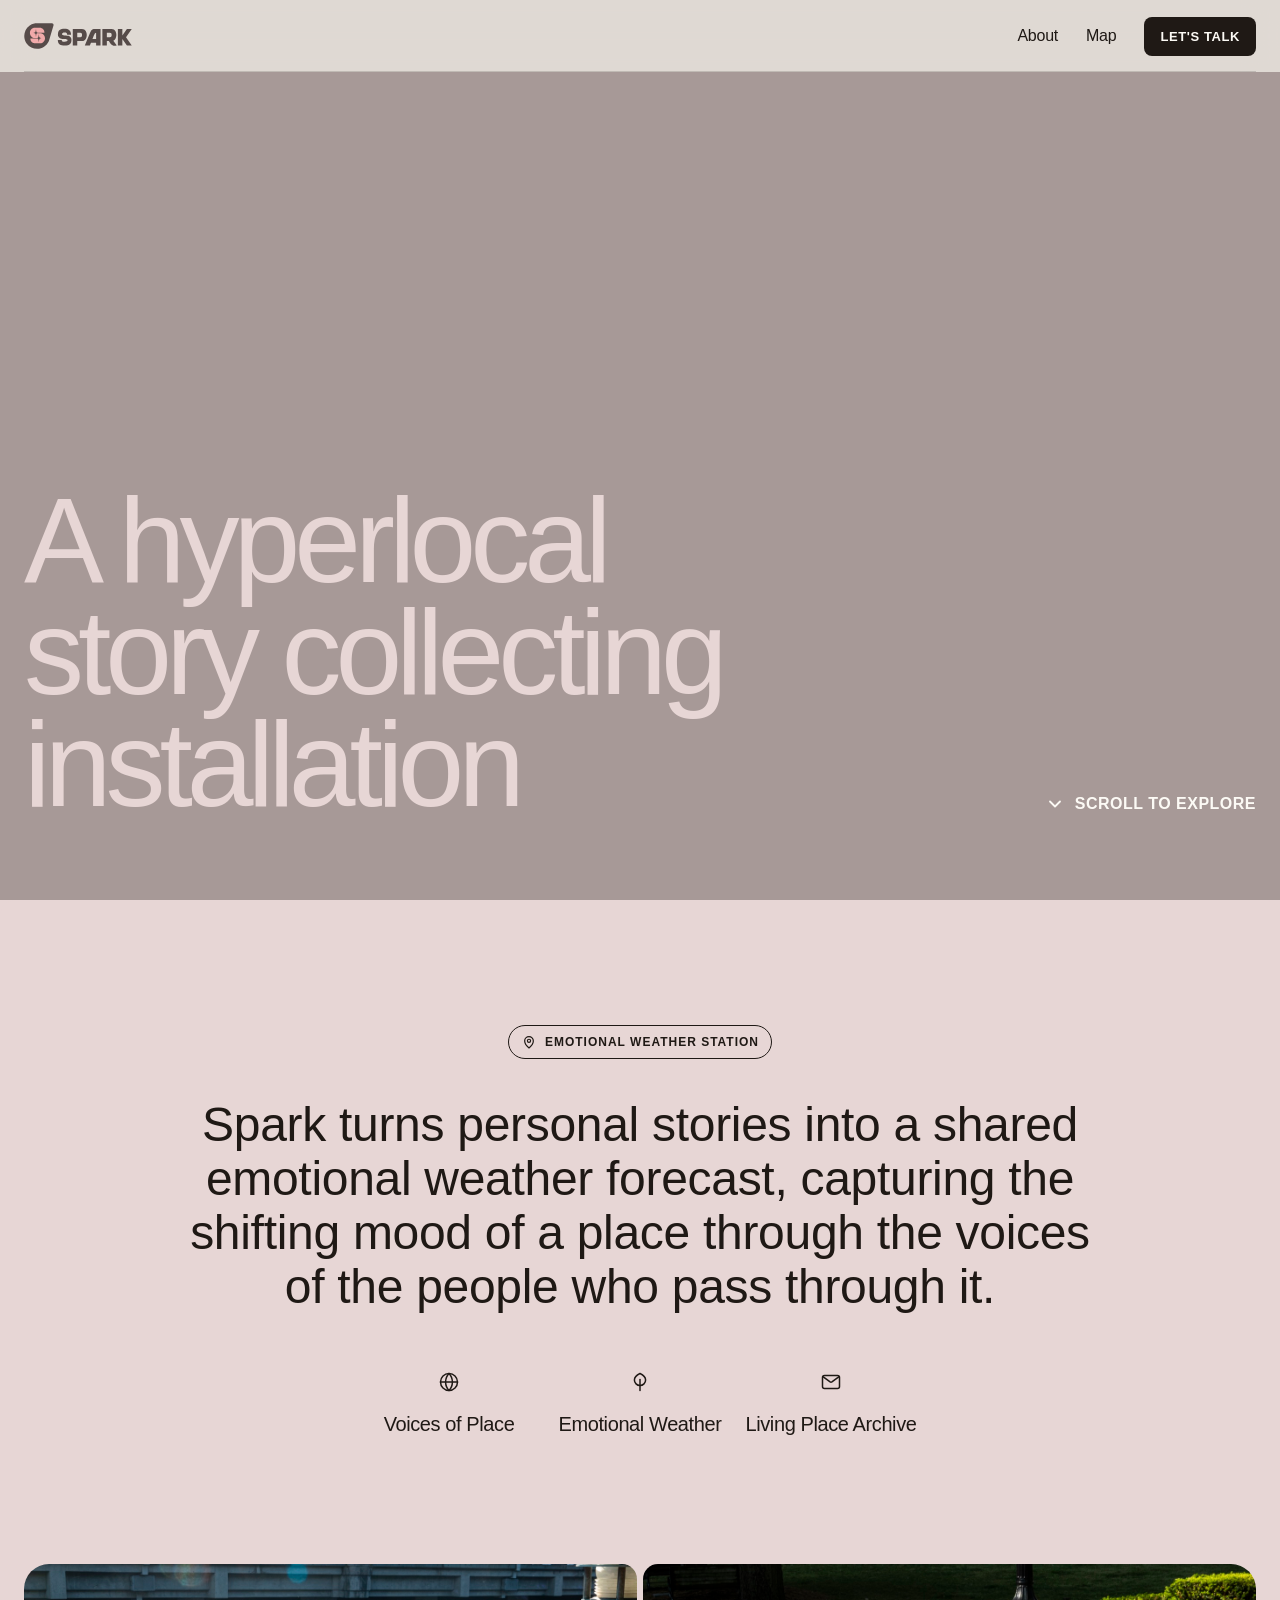
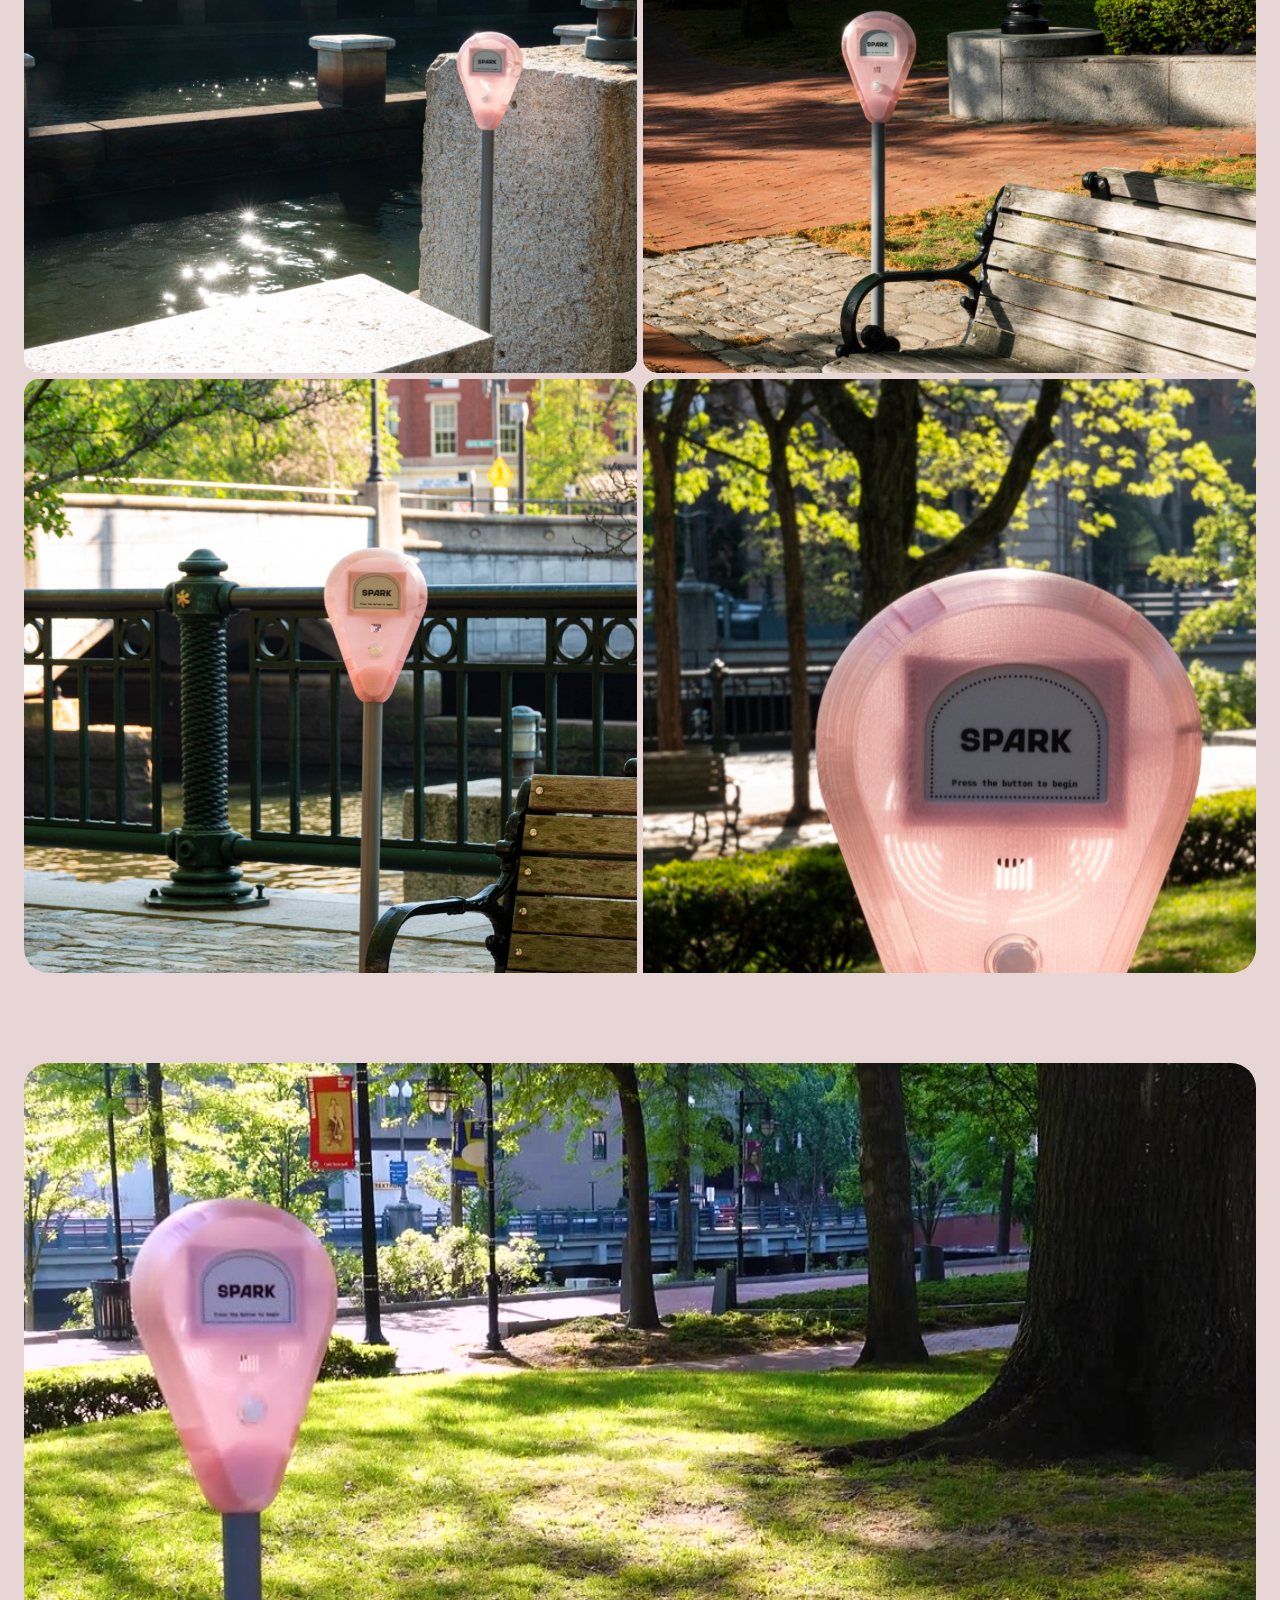
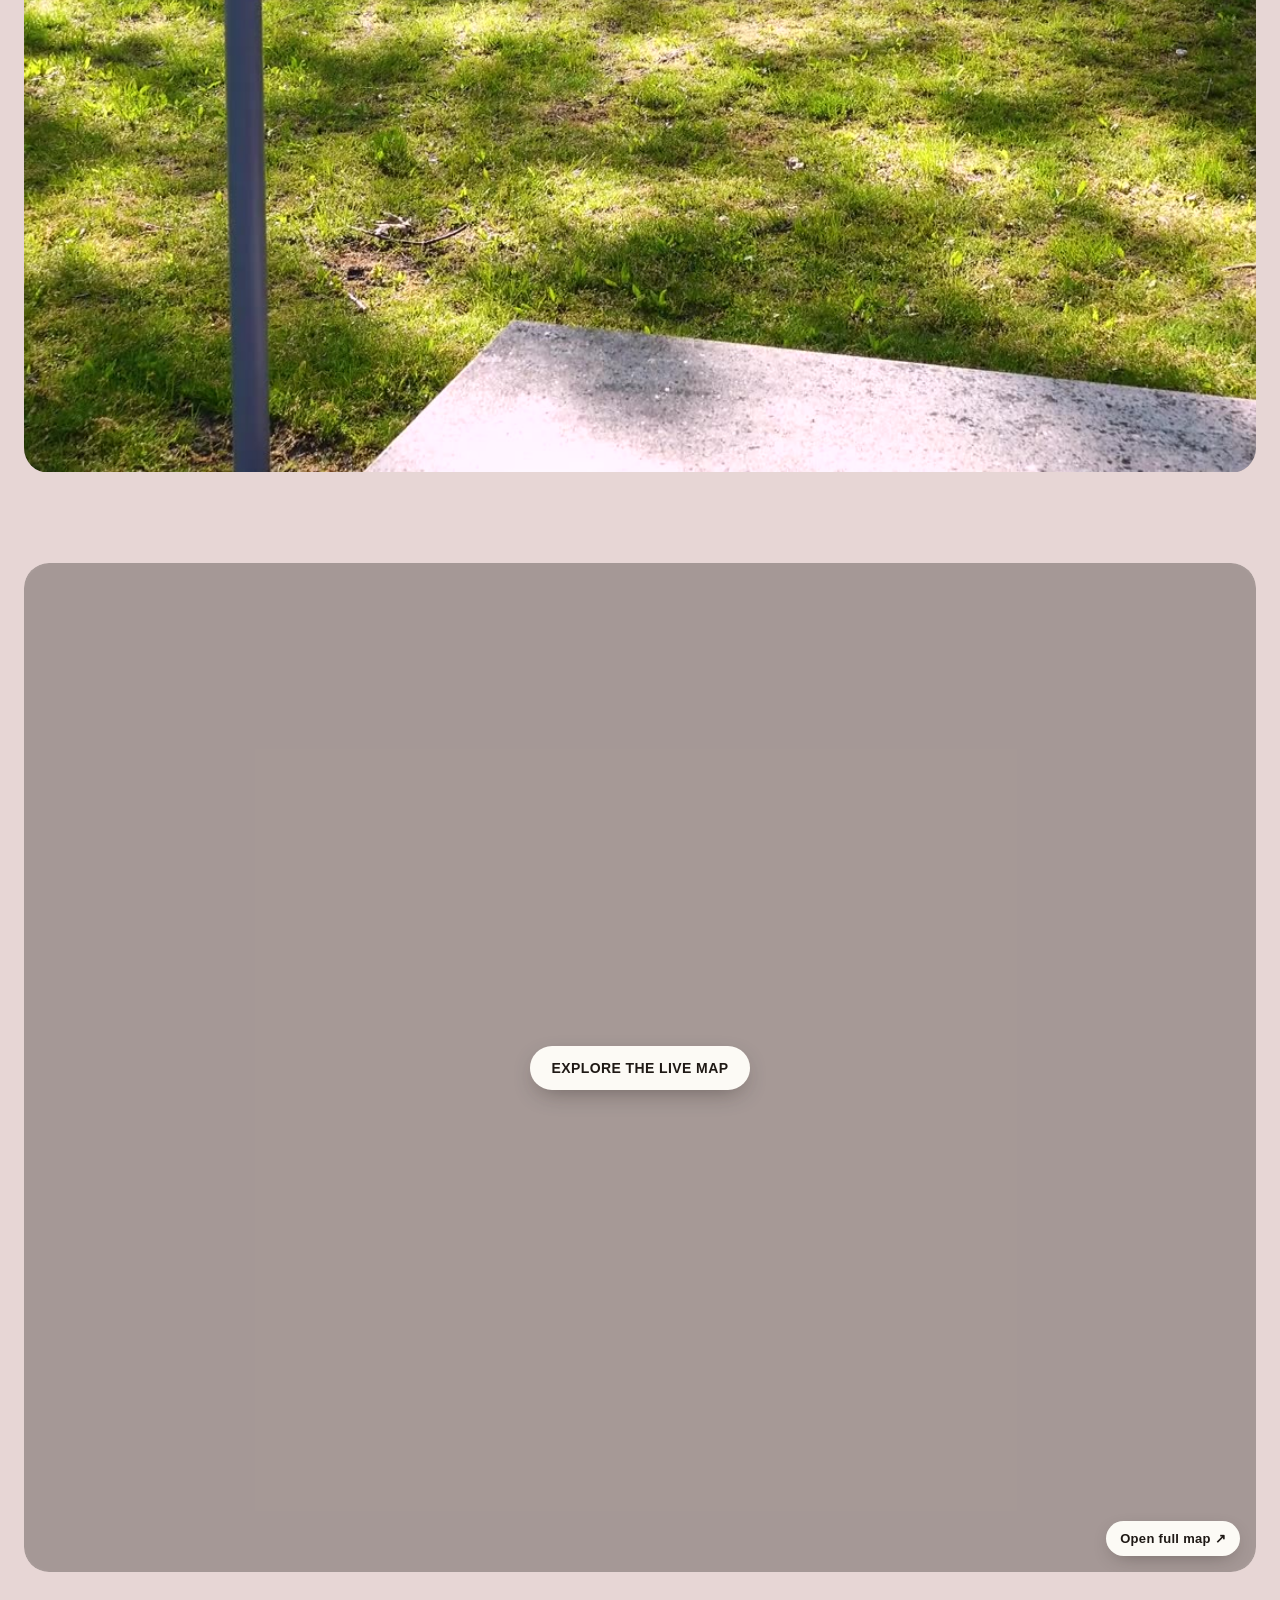
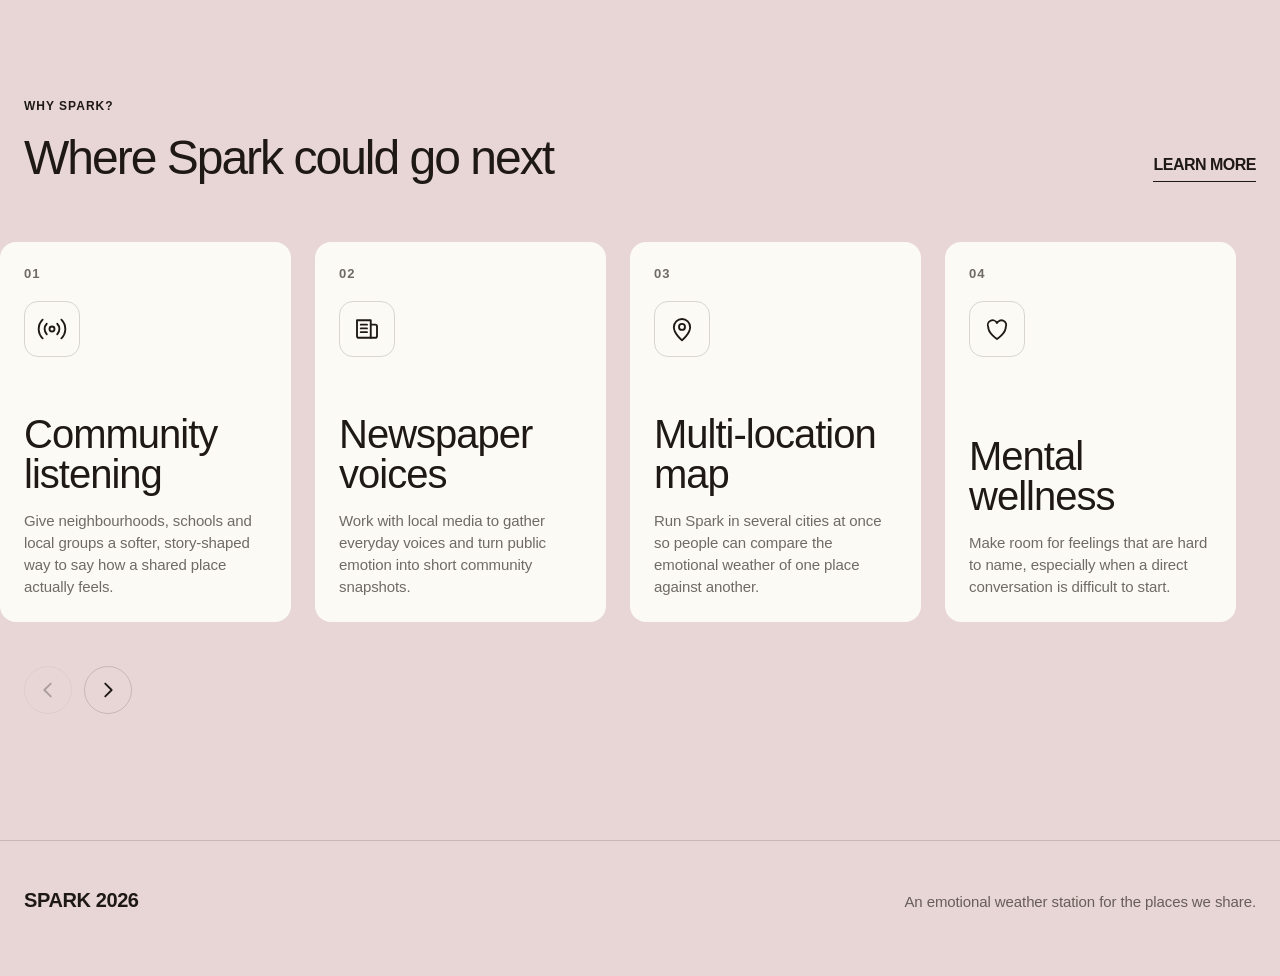
==== index.html @ a5b5dbf2 "Spark site: static rebuild of sparknet.framer.website Hand-coded HTML/CSS/JS rebuild of the Framer o" ====
<!doctype html>
<html lang="en">
<head>
<meta charset="utf-8">
<meta name="viewport" content="width=device-width, initial-scale=1">
<title>Spark — A hyperlocal story collecting installation</title>
<meta name="description" content="Spark turns personal stories into a shared emotional weather forecast.">
<link rel="preconnect" href="https://api.fontshare.com">
<link href="https://api.fontshare.com/v2/css?f[]=switzer@400,500,600&display=swap" rel="stylesheet">
<link rel="stylesheet" href="css/styles.css">
</head>
<body>

<!-- ══ NAV ══ -->
<header class="nav" id="nav">
  <div class="nav__inner">
    <a class="logo" href="#top" aria-label="Spark home">
      <img src="assets/logo.svg" alt="Spark" width="913" height="219">
    </a>
    <nav class="nav__links">
      <a href="#about">About</a>
      <a href="#map">Map</a>
      <a class="btn btn--solid" href="contact.html">Let's talk</a>
    </nav>
  </div>
</header>

<main id="top">

  <!-- ══ HERO ══════════════════════════════════════════
       Geometry mirrors the original exactly:
       100vh · padding 140/24/80 · content bottom-anchored
       h1 120/112 · ls -6px · wrapper max-width 700px      -->
  <section class="hero">
    <!-- ASSET SLOT: hero video + poster -->
    <video class="hero__media" autoplay muted loop playsinline
           poster="https://framerusercontent.com/images/N6EC83Aw0u6Guzz19ta9KDjndY.png?width=1920">
      <source src="https://framerusercontent.com/assets/PdeyRzwEpdX1VOC1WxVpCm4r6E.mp4" type="video/mp4">
    </video>
    <div class="hero__scrim"></div>

    <div class="hero__inner">
      <div class="hero__row">
        <div class="hero__titleWrap">
          <h1 class="hero__title">A hyperlocal story collecting installation</h1>
        </div>
        <a class="hero__scroll" href="#about">
          <svg viewBox="0 0 24 24" fill="none" aria-hidden="true"><path d="M6 9l6 6 6-6" stroke="currentColor" stroke-width="2.2" stroke-linecap="round" stroke-linejoin="round"/></svg>
          <span>Scroll to explore</span>
        </a>
      </div>
    </div>
  </section>

  <!-- ══ SHEET ═════════════════════════════════════════
       Everything below the hero lives on this sheet. It is
       opaque and sits above the pinned hero, so scrolling
       slides it up over the video with rounded top corners. -->
  <div class="sheet">

  <!-- ══ STATEMENT ══ -->
  <section class="statement" id="about">
    <div class="wrap statement__inner">
      <p class="pill reveal">
        <svg viewBox="0 0 24 24" fill="none" stroke="currentColor" stroke-width="1.8"
             stroke-linecap="round" stroke-linejoin="round" aria-hidden="true">
          <path d="M12 21s6.5-5.4 6.5-10.5a6.5 6.5 0 1 0-13 0C5.5 15.6 12 21 12 21Z"/>
          <circle cx="12" cy="10.3" r="2.4"/>
        </svg>
        Emotional weather station
      </p>

      <h2 class="statement__text reveal">
        Spark turns personal stories into a shared emotional weather forecast,
        capturing the shifting mood of a place through the voices of the people
        who pass through it.
      </h2>

      <ul class="facets reveal">
        <li class="facet">
          <span class="facet__icon" aria-hidden="true">
            <svg viewBox="0 0 24 24" fill="none" stroke="currentColor" stroke-width="1.5"
                 stroke-linecap="round" stroke-linejoin="round">
              <circle cx="12" cy="12" r="8.5"/>
              <path d="M3.5 12h17"/>
              <path d="M12 3.5c2.2 2.3 3.4 5.3 3.4 8.5S14.2 18.2 12 20.5c-2.2-2.3-3.4-5.3-3.4-8.5S9.8 5.8 12 3.5Z"/>
            </svg>
          </span>
          Voices of Place
        </li>
        <li class="facet">
          <span class="facet__icon" aria-hidden="true">
            <svg viewBox="0 0 24 24" fill="none" stroke="currentColor" stroke-width="1.5"
                 stroke-linecap="round" stroke-linejoin="round">
              <path d="M12 3.5c3.4 1.6 5.6 3.4 5.6 6.4A5.6 5.6 0 0 1 12 15.5a5.6 5.6 0 0 1-5.6-5.6c0-3 2.2-4.8 5.6-6.4Z"/>
              <path d="M12 9.5v11"/>
            </svg>
          </span>
          Emotional Weather
        </li>
        <li class="facet">
          <span class="facet__icon" aria-hidden="true">
            <svg viewBox="0 0 24 24" fill="none" stroke="currentColor" stroke-width="1.5"
                 stroke-linecap="round" stroke-linejoin="round">
              <rect x="3.5" y="5.5" width="17" height="13" rx="2"/>
              <path d="m3.9 6.7 7.2 5.2a1.6 1.6 0 0 0 1.8 0l7.2-5.2"/>
            </svg>
          </span>
          Living Place Archive
        </li>
      </ul>
    </div>
  </section>

  <!-- ══ MEDIA PANELS ══ -->
  <section class="panels">

    <figure class="panel">
      <div class="panel__frame collage">
        <img src="assets/collage-1.jpg" alt="Spark installation beside the water" loading="lazy">
        <img src="assets/collage-2.jpg" alt="Spark installation next to a park bench" loading="lazy">
        <img src="assets/collage-3.jpg" alt="Spark installation among the trees" loading="lazy">
        <img src="assets/collage-4.jpg" alt="Spark installation, vertical view" loading="lazy">
      </div>
    </figure>

    <figure class="panel">
      <div class="panel__frame">
        <video autoplay muted loop playsinline poster="assets/panel-poster.jpg">
          <source src="assets/panel.mp4" type="video/mp4">
        </video>
      </div>
    </figure>

    <figure class="panel panel--map" id="map">
      <div class="panel__frame">
        <iframe class="mapEmbed"
                src="https://shellylyf.github.io/spark-map/"
                title="Spark — live emotional weather map"
                loading="lazy" allow="geolocation"
                referrerpolicy="no-referrer-when-downgrade"></iframe>

        <!-- Click-to-activate: keeps the map's scroll-zoom from
             hijacking the page scroll until the visitor opts in. -->
        <button class="mapGate" type="button">
          <span class="mapGate__label">Explore the live map</span>
        </button>

        <a class="mapEmbed__open" href="https://shellylyf.github.io/spark-map/"
           target="_blank" rel="noopener">Open full map &#8599;</a>
      </div>
    </figure>

  </section>

  <!-- ══ WHY SPARK / CAROUSEL ══ -->
  <section class="next">
    <div class="wrap next__head">
      <div>
        <p class="eyebrow reveal">Why Spark?</p>
        <h2 class="next__title reveal">Where Spark could go next</h2>
      </div>
      <a class="learn reveal" href="#">Learn more</a>
    </div>

    <div class="carousel">
      <div class="carousel__track" id="track"><!-- cards injected by js/main.js --></div>
      <div class="wrap carousel__nav">
        <button class="arrow" data-dir="-1" aria-label="Previous">
          <svg viewBox="0 0 24 24" fill="none"><path d="M15 5l-7 7 7 7" stroke="currentColor" stroke-width="2" stroke-linecap="round" stroke-linejoin="round"/></svg>
        </button>
        <button class="arrow" data-dir="1" aria-label="Next">
          <svg viewBox="0 0 24 24" fill="none"><path d="M9 5l7 7-7 7" stroke="currentColor" stroke-width="2" stroke-linecap="round" stroke-linejoin="round"/></svg>
        </button>
      </div>
    </div>
  </section>

  </div><!-- /.sheet -->
</main>

<footer class="foot">
  <div class="wrap foot__inner">
    <span class="logo__word">SPARK 2026</span>
    <p>An emotional weather station for the places we share.</p>
  </div>
</footer>

<script src="js/main.js"></script>
</body>
</html>
---- css/styles.css ----
/* ═══ TOKENS ═══════════════════════════════════════════ */
:root{
  --ink:#1F1915;
  --blush:#E7D6D5;
  --cream:#FCFAF5;
  --nav-bg:rgba(255,253,246,.64);
  --hairline:rgba(31,25,21,.16);
  --muted:rgba(31,25,21,.64);

  /* Original container: max-width 1800px border-box, 24px gutters */
  --wrap:1800px;
  --gutter:24px;
  --nav-h:72px;
  --radius:16px;
  --card-radius:25px;

  /* Hero — measured off the original, fixed (not fluid) */
  --hero-size:120px;
  --hero-leading:112px;
  --hero-track:-6px;
  --hero-measure:700px;
  --hero-pad-top:140px;
  --hero-pad-bottom:80px;

  --ease:cubic-bezier(.22,.61,.36,1);
  --font:"Switzer","Switzer Placeholder",-apple-system,BlinkMacSystemFont,"Segoe UI",sans-serif;
}

/* ═══ RESET ════════════════════════════════════════════ */
*,*::before,*::after{box-sizing:border-box}
html{-webkit-text-size-adjust:100%;scroll-behavior:smooth}
body{
  margin:0;background:var(--blush);color:var(--ink);
  font-family:var(--font);font-weight:400;
  -webkit-font-smoothing:antialiased;overflow-x:clip;
}
img,video{display:block;max-width:100%}
h1,h2,h3,p{margin:0}
a{color:inherit;text-decoration:none}
button{font:inherit;color:inherit;background:none;border:0;cursor:pointer}

.wrap{width:100%;max-width:var(--wrap);margin-inline:auto;padding-inline:var(--gutter)}

.eyebrow{font-size:12px;line-height:16px;font-weight:600;letter-spacing:1px;text-transform:uppercase}

/* ═══ NAV ══════════════════════════════════════════════ */
.nav{
  position:fixed;inset:0 0 auto;z-index:100;height:var(--nav-h);
  background:var(--nav-bg);
  backdrop-filter:blur(16px);-webkit-backdrop-filter:blur(16px);
  transition:background .3s var(--ease);
}
.nav::after{content:"";position:absolute;left:var(--gutter);right:var(--gutter);bottom:0;height:1px;background:var(--hairline)}
.nav__inner{
  height:100%;max-width:var(--wrap);margin-inline:auto;padding-inline:var(--gutter);
  display:flex;align-items:center;justify-content:space-between;gap:24px;
}
.logo{display:flex;align-items:center;gap:8px}
.logo__mark{width:26px;height:26px;border-radius:7px;background:#D8503C;color:var(--cream);display:grid;place-items:center;flex:none}
.logo__mark svg{width:15px;height:15px}
.logo img{height:26px;width:auto}          /* if you drop in a logo file */
.logo__word{font-size:20px;font-weight:600;letter-spacing:-.4px}
.nav__links{display:flex;align-items:center;gap:28px}
/* About / Map — matches the original: 16/24, weight 500, full ink */
.nav__links a:not(.btn){
  font-size:16px;line-height:24px;font-weight:500;letter-spacing:-.25px;
  color:var(--ink);transition:opacity .2s;
}
.nav__links a:not(.btn):hover{opacity:.65}

.btn--solid{
  background:var(--ink);color:var(--cream);padding:12px 16px;border-radius:8px;
  font-size:13px;font-weight:600;letter-spacing:.6px;text-transform:uppercase;
  transition:transform .2s var(--ease),opacity .2s;
}
.btn--solid:hover{transform:translateY(-1px);opacity:.9}

/* ═══ HERO ═════════════════════════════════════════════
   Structure mirrors the original:
   100vh → padding 140/24/80 → column, bottom-anchored
        → row, space-between, align-items:flex-end        */
/* Pinned: the hero holds still while .sheet rises over it */
.hero{position:sticky;top:0;z-index:0;height:100vh;overflow:hidden}

/* The opaque sheet carrying everything below the hero */
.sheet{
  position:relative;z-index:1;
  background:var(--blush);
  border-radius:16px 16px 0 0;
}
.hero__media{position:absolute;inset:0;width:100%;height:100%;object-fit:cover}
.hero__scrim{position:absolute;inset:0;background:rgba(31,25,21,.32)}

.hero__inner{
  position:relative;height:100%;
  max-width:var(--wrap);margin-inline:auto;
  padding:var(--hero-pad-top) var(--gutter) var(--hero-pad-bottom);
  display:flex;flex-direction:column;justify-content:flex-end;
}
.hero__row{display:flex;justify-content:space-between;align-items:flex-end;gap:32px}
.hero__titleWrap{flex:1 0 0;max-width:var(--hero-measure)}

.hero__title{
  font-size:var(--hero-size);
  line-height:var(--hero-leading);
  letter-spacing:var(--hero-track);
  font-weight:500;
  color:var(--blush);
  text-wrap:balance;
  animation:rise 1s var(--ease) both;
}
.hero__scroll{
  flex:none;display:flex;align-items:center;gap:10px;color:var(--cream);
  font-size:16px;font-weight:600;letter-spacing:.5px;text-transform:uppercase;
  padding-bottom:6px;
  animation:rise 1s .3s var(--ease) both;
}
.hero__scroll svg{width:20px;height:20px;animation:nudge 2s infinite var(--ease)}

@keyframes rise{from{opacity:0;transform:translateY(24px)}to{opacity:1;transform:none}}
@keyframes nudge{0%,100%{transform:translateY(0)}50%{transform:translateY(5px)}}

/* ═══ STATEMENT ════════════════════════════════════════ */
.statement{padding:clamp(96px,14vh,160px) 0}
.statement__inner{display:flex;flex-direction:column;align-items:center;text-align:center}

.pill{
  display:inline-flex;align-items:center;gap:8px;
  padding:8px 12px;border-radius:24px;
  outline:1.5px solid var(--ink);outline-offset:0;
  font-size:12px;line-height:16px;font-weight:600;
  letter-spacing:1px;text-transform:uppercase;
  margin-bottom:40px;
}
.pill svg{width:16px;height:16px;flex:none}

.statement__text{
  max-width:924px;
  font-size:clamp(28px,4vw,48px);line-height:1.125;
  font-weight:500;letter-spacing:-.3px;
}

.facets{
  display:flex;justify-content:center;gap:12px;
  list-style:none;margin:56px 0 0;padding:0;
}
.facet{
  width:179px;
  display:flex;flex-direction:column;align-items:center;gap:16px;
  font-size:20px;line-height:28px;font-weight:500;letter-spacing:-.4px;
}
.facet__icon{display:grid;place-items:center;width:24px;height:24px}
.facet__icon svg{width:24px;height:24px}

/* ═══ MEDIA PANELS ═════════════════════════════════════ */
.panels{padding-bottom:clamp(96px,14vh,160px)}
.panel{
  max-width:var(--wrap);margin:0 auto clamp(64px,10vh,120px);
  padding-inline:var(--gutter);
}
.panel:last-child{margin-bottom:0}
.panel__frame{
  position:relative;aspect-ratio:1218/998;
  border-radius:var(--card-radius);overflow:hidden;
  background:rgba(31,25,21,.06);
}
.panel__frame > img,
.panel__frame > video{width:100%;height:100%;object-fit:cover}

/* four rounded tiles, as in the original */
.collage{display:grid;grid-template-columns:1fr 1fr;grid-template-rows:1fr 1fr;gap:6px;background:none}
.collage img{width:100%;height:100%;object-fit:cover;border-radius:15px}

/* ═══ MAP EMBED ═══════════════════════════════════════ */
.mapEmbed{width:100%;height:100%;border:0;display:block}

/* Gate sits over the map until clicked, so wheel events keep
   scrolling the page instead of zooming the map. */
.mapGate{
  position:absolute;inset:0;z-index:2;
  display:grid;place-items:center;
  background:rgba(31,25,21,.28);
  backdrop-filter:blur(1.5px);-webkit-backdrop-filter:blur(1.5px);
  border:0;cursor:pointer;
  transition:opacity .35s var(--ease),visibility .35s;
}
.mapGate[hidden]{display:none}
.mapGate.is-off{opacity:0;visibility:hidden;pointer-events:none}
.mapGate__label{
  padding:14px 22px;border-radius:999px;
  background:var(--cream);color:var(--ink);
  font-size:14px;font-weight:600;letter-spacing:.4px;text-transform:uppercase;
  box-shadow:0 8px 24px -8px rgba(31,25,21,.45);
  transition:transform .25s var(--ease);
}
.mapGate:hover .mapGate__label{transform:translateY(-2px)}

.mapEmbed__open{
  position:absolute;z-index:3;right:16px;bottom:16px;
  padding:10px 14px;border-radius:999px;
  background:var(--cream);color:var(--ink);
  font-size:13px;font-weight:600;letter-spacing:.3px;
  box-shadow:0 6px 20px -8px rgba(31,25,21,.45);
  transition:transform .2s var(--ease),opacity .2s;
}
.mapEmbed__open:hover{transform:translateY(-2px)}

/* ═══ WHY SPARK ════════════════════════════════════════ */
.next{padding-bottom:clamp(96px,14vh,160px)}
.next__head{display:flex;align-items:flex-end;justify-content:space-between;gap:32px;margin-bottom:56px}
.next .eyebrow{margin-bottom:20px}
.next__title{font-size:clamp(32px,4vw,48px);line-height:1;font-weight:500;letter-spacing:-2px}
.learn{
  flex:none;font-size:16px;line-height:24px;font-weight:600;
  letter-spacing:-.5px;text-transform:uppercase;
  padding-bottom:4px;border-bottom:1.5px solid var(--ink);transition:opacity .2s;
}
.learn:hover{opacity:.6}

/* ═══ CAROUSEL ═════════════════════════════════════════ */
.carousel{position:relative}
.carousel__track{
  display:flex;gap:24px;overflow-x:auto;
  scroll-snap-type:x mandatory;scroll-behavior:smooth;scrollbar-width:none;
  padding:4px max(var(--gutter),calc((100vw - var(--wrap))/2 + var(--gutter)));
}
.carousel__track::-webkit-scrollbar{display:none}
.card{
  flex:none;width:291px;height:380px;scroll-snap-align:start;
  background:var(--cream);border-radius:var(--radius);padding:24px;
  display:flex;flex-direction:column;justify-content:space-between;
  transition:transform .35s var(--ease);
}
.card:hover{transform:translateY(-6px)}
.card__top{display:flex;flex-direction:column;align-items:flex-start;gap:20px}
.card__num{font-size:13px;font-weight:600;letter-spacing:1px;color:var(--muted)}
.card__icon{
  width:56px;height:56px;flex:none;
  display:grid;place-items:center;
  border:1.5px solid var(--hairline);border-radius:14px;
  color:var(--ink);
  transition:background .3s var(--ease),color .3s var(--ease),border-color .3s var(--ease);
}
.card__icon svg{width:30px;height:30px}
.card:hover .card__icon{background:var(--ink);color:var(--cream);border-color:var(--ink)}
.card__title{font-size:40px;line-height:40px;font-weight:500;letter-spacing:-1px;margin-bottom:16px}
.card__body{font-size:15px;line-height:22px;color:var(--muted);letter-spacing:-.1px}

.carousel__nav{display:flex;gap:12px;margin-top:40px}
.arrow{width:48px;height:48px;border-radius:50%;border:1.5px solid var(--hairline);display:grid;place-items:center;
  transition:background .2s,color .2s,border-color .2s,opacity .2s}
.arrow svg{width:22px;height:22px}
.arrow:hover:not(:disabled){background:var(--ink);color:var(--cream);border-color:var(--ink)}
.arrow:disabled{opacity:.3;cursor:default}

/* ═══ FOOTER ═══════════════════════════════════════════ */
.foot{border-top:1px solid var(--hairline);padding:48px 0 64px}
.foot__inner{display:flex;align-items:baseline;justify-content:space-between;gap:24px;flex-wrap:wrap}
.foot p{font-size:15px;color:var(--muted);letter-spacing:-.1px}

/* ═══ SCROLL REVEAL ════════════════════════════════════ */
.reveal{opacity:0;transform:translateY(28px);transition:opacity .8s var(--ease),transform .8s var(--ease)}
.reveal.is-in{opacity:1;transform:none}

/* ═══ RESPONSIVE ═══════════════════════════════════════
   The original keeps the h1 at a fixed 120px everywhere,
   which overflows on narrow screens. These two steps are
   the one deliberate deviation — delete them for a 1:1
   match with the original's behaviour.                   */
@media (max-width:1000px){
  :root{--hero-size:84px;--hero-leading:80px;--hero-track:-4px;--hero-measure:560px;--hero-pad-top:120px}
}
@media (max-width:640px){
  :root{--gutter:20px;--hero-size:52px;--hero-leading:50px;--hero-track:-2px;--hero-pad-bottom:56px}
  .nav__links{gap:16px}
  .nav__links a:not(.btn){display:none}
  .hero__row{flex-direction:column;align-items:flex-start;gap:28px}
  .hero__scroll{font-size:13px}
  .collage{gap:4px}
  .facets{flex-direction:column;gap:28px;margin-top:44px}
  .facet{width:auto}
  .card{width:260px;height:348px}
  .card__title{font-size:32px;line-height:34px}
}

@media (prefers-reduced-motion:reduce){
  html{scroll-behavior:auto}
  *{animation:none!important;transition-duration:.01ms!important}
  .reveal{opacity:1;transform:none}
  .hero{position:static}
}

/* ═══ CONTACT PAGE ═════════════════════════════════════
   Measured off /contact on the original:
   title 100/110 ls -2.4 uppercase · lede 22/30.8 #5E5E5E
   field 720x58 r15 white, pad-left 45 · gaps 24
   button 150x50, square, #050505                        */
:root{
  --c-ink:#050505;
  --c-muted:#5E5E5E;
  --c-field:#fff;
  --c-form:720px;
}

.contact{padding:68px 0 clamp(96px,16vh,180px)}

.contact__title{
  max-width:var(--c-form);
  font-size:clamp(44px,7.9vw,100px);
  line-height:1.1;
  font-weight:500;
  letter-spacing:-2.4px;
  text-transform:uppercase;
  color:var(--c-ink);
}
.contact__lede{
  margin-top:136px;   /* 93 + the 43px the original's title block carries */
  font-size:22px;line-height:1.4;font-weight:400;
  letter-spacing:normal;color:var(--c-muted);
}

/* ── form ── */
.cform{max-width:var(--c-form);margin-top:24px;display:flex;flex-direction:column;gap:24px}
.cform__row{display:grid;grid-template-columns:1fr 1fr;gap:24px}

.field{position:relative;background:var(--c-field);border-radius:15px}
.field__icon{
  position:absolute;left:14px;top:17px;
  width:24px;height:24px;color:var(--c-ink);pointer-events:none;
}
.field--area .field__icon{top:20px}
.field__icon svg{width:24px;height:24px;display:block}

.field input,
.field textarea{
  width:100%;
  padding:20px 20px 20px 45px;
  border:0;background:none;border-radius:15px;
  font-family:var(--font);
  font-size:16px;line-height:18px;letter-spacing:1px;
  color:var(--c-ink);
  outline:0;
}
.field input{height:58px}
.field textarea{display:block;height:100px;resize:vertical;line-height:22px}
.field input::placeholder,
.field textarea::placeholder{color:var(--c-muted);opacity:1}
.field:focus-within{outline:2px solid var(--c-ink);outline-offset:2px}
.field.is-bad{outline:2px solid #C0392B;outline-offset:2px}

.cbtn{
  align-self:flex-start;
  min-width:150px;height:50px;padding:16px;
  background:var(--c-ink);color:#fff;
  border-radius:0;
  font-size:16px;line-height:18px;font-weight:400;
  text-transform:uppercase;letter-spacing:normal;
  transition:opacity .2s var(--ease),transform .2s var(--ease);
}
.cbtn:hover{opacity:.85;transform:translateY(-1px)}
.cbtn[disabled]{opacity:.5;cursor:default;transform:none}

.cform__error{color:#C0392B;font-size:15px;letter-spacing:-.1px}
.cform__ok{color:var(--c-ink);font-size:16px;letter-spacing:-.1px}
.cform__error[hidden],.cform__ok[hidden]{display:none}

.sr-only{
  position:absolute;width:1px;height:1px;padding:0;margin:-1px;
  overflow:hidden;clip:rect(0 0 0 0);white-space:nowrap;border:0;
}

@media (max-width:640px){
  .contact{padding-top:calc(var(--nav-h) + 24px)}
  .contact__lede{margin-top:56px;font-size:19px}
  .cform__row{grid-template-columns:1fr}
  .cbtn{width:100%}
}
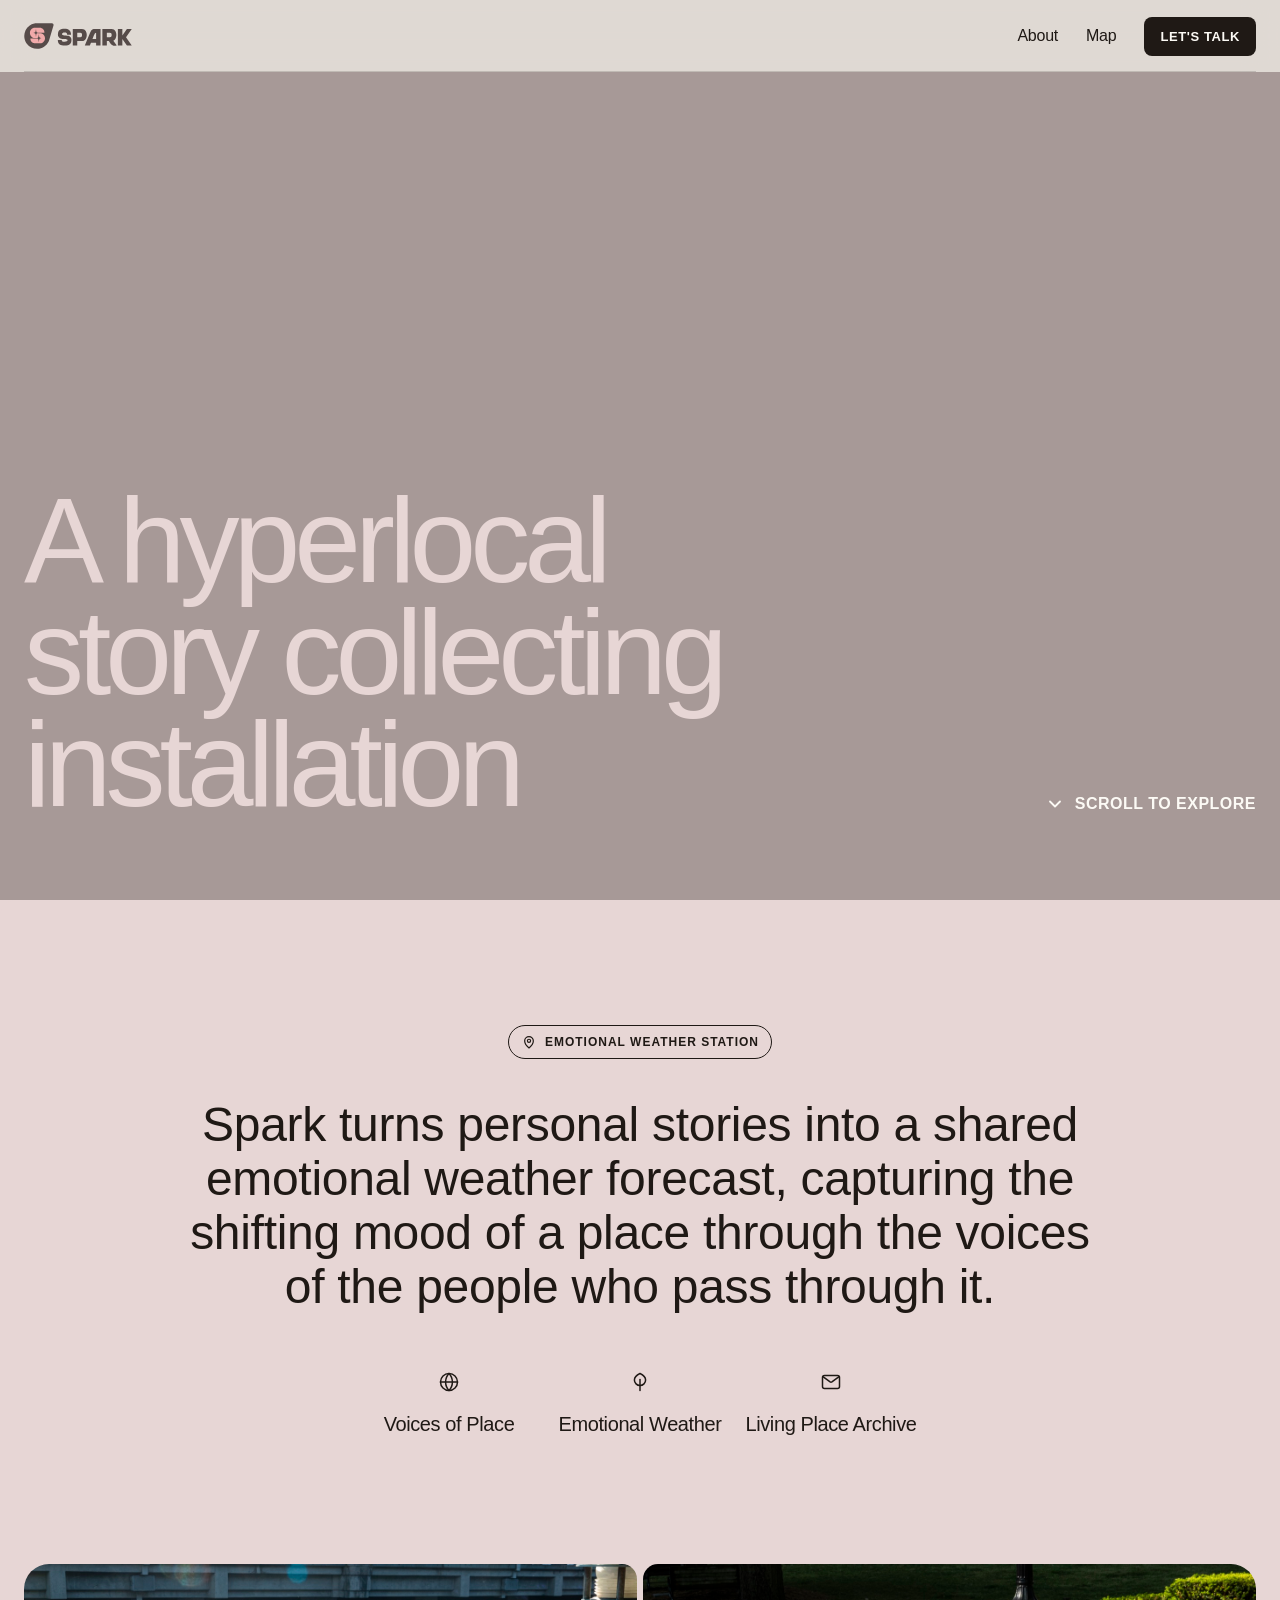
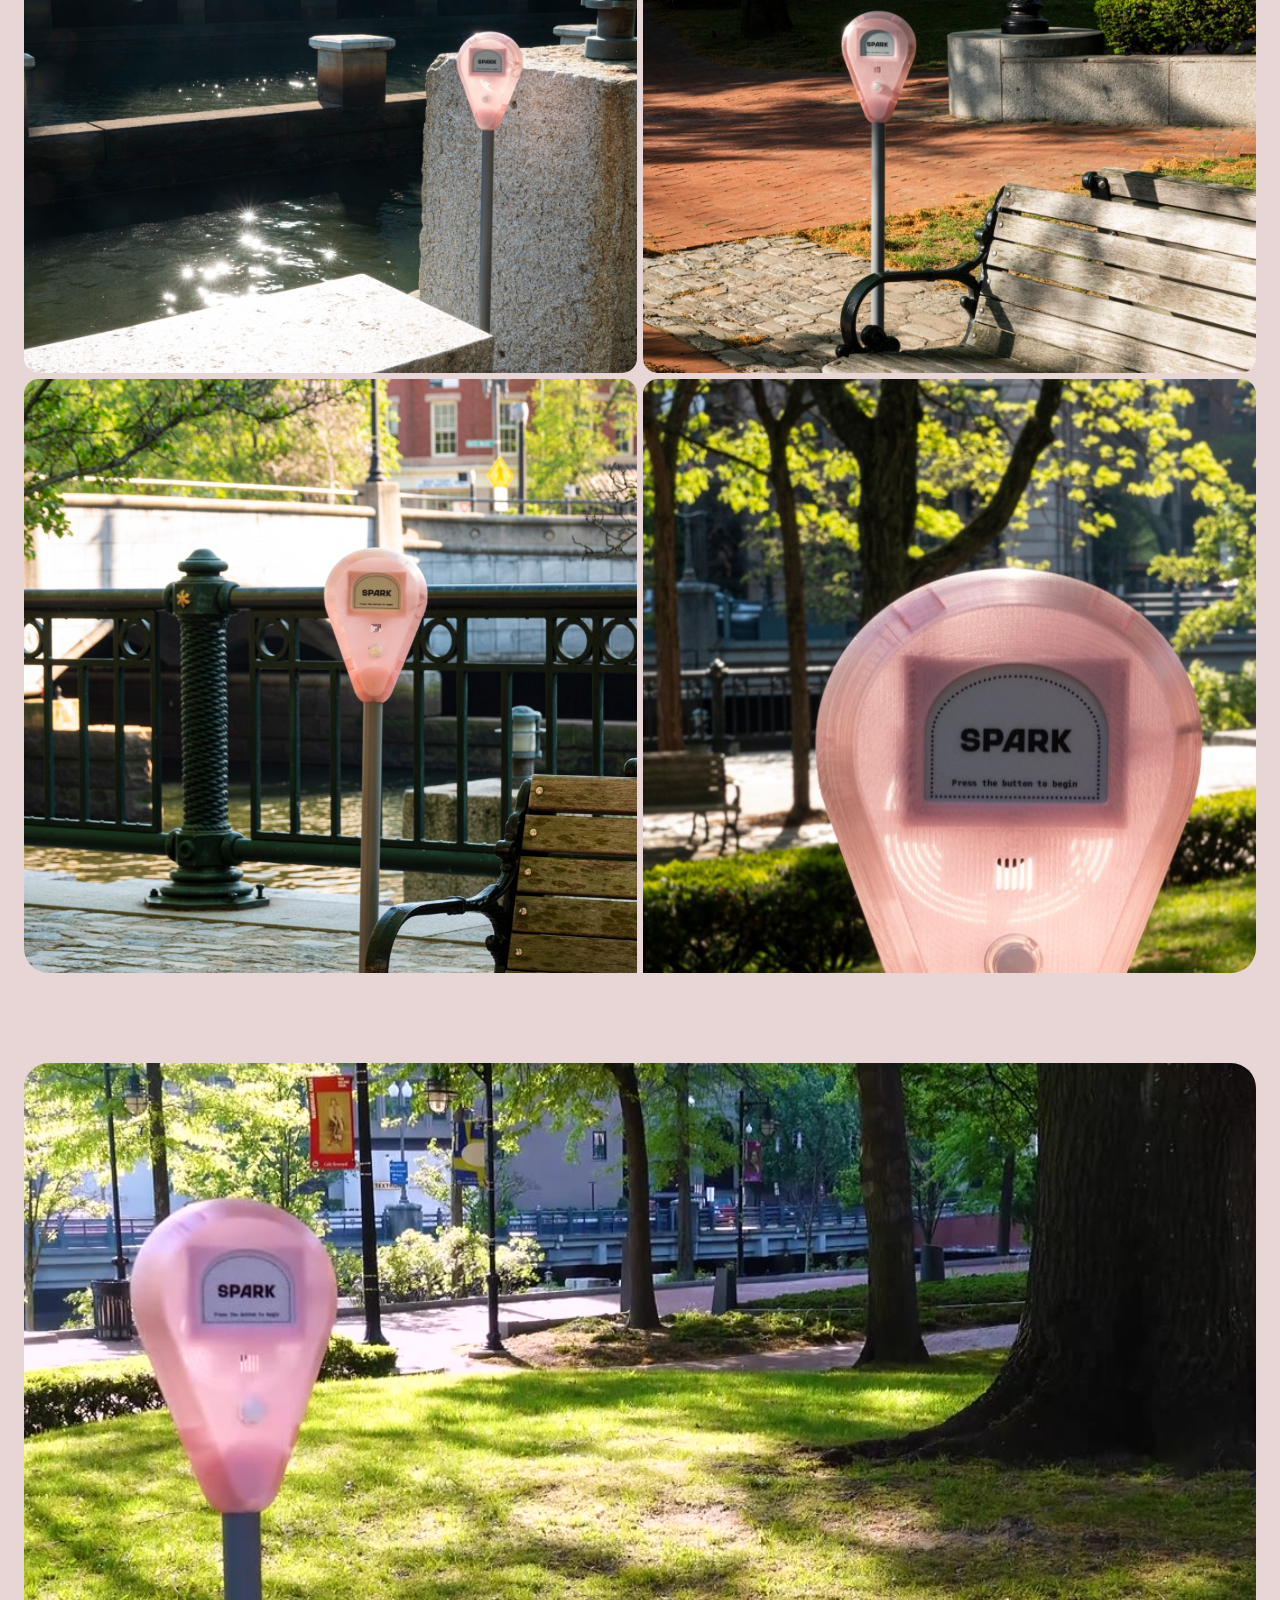
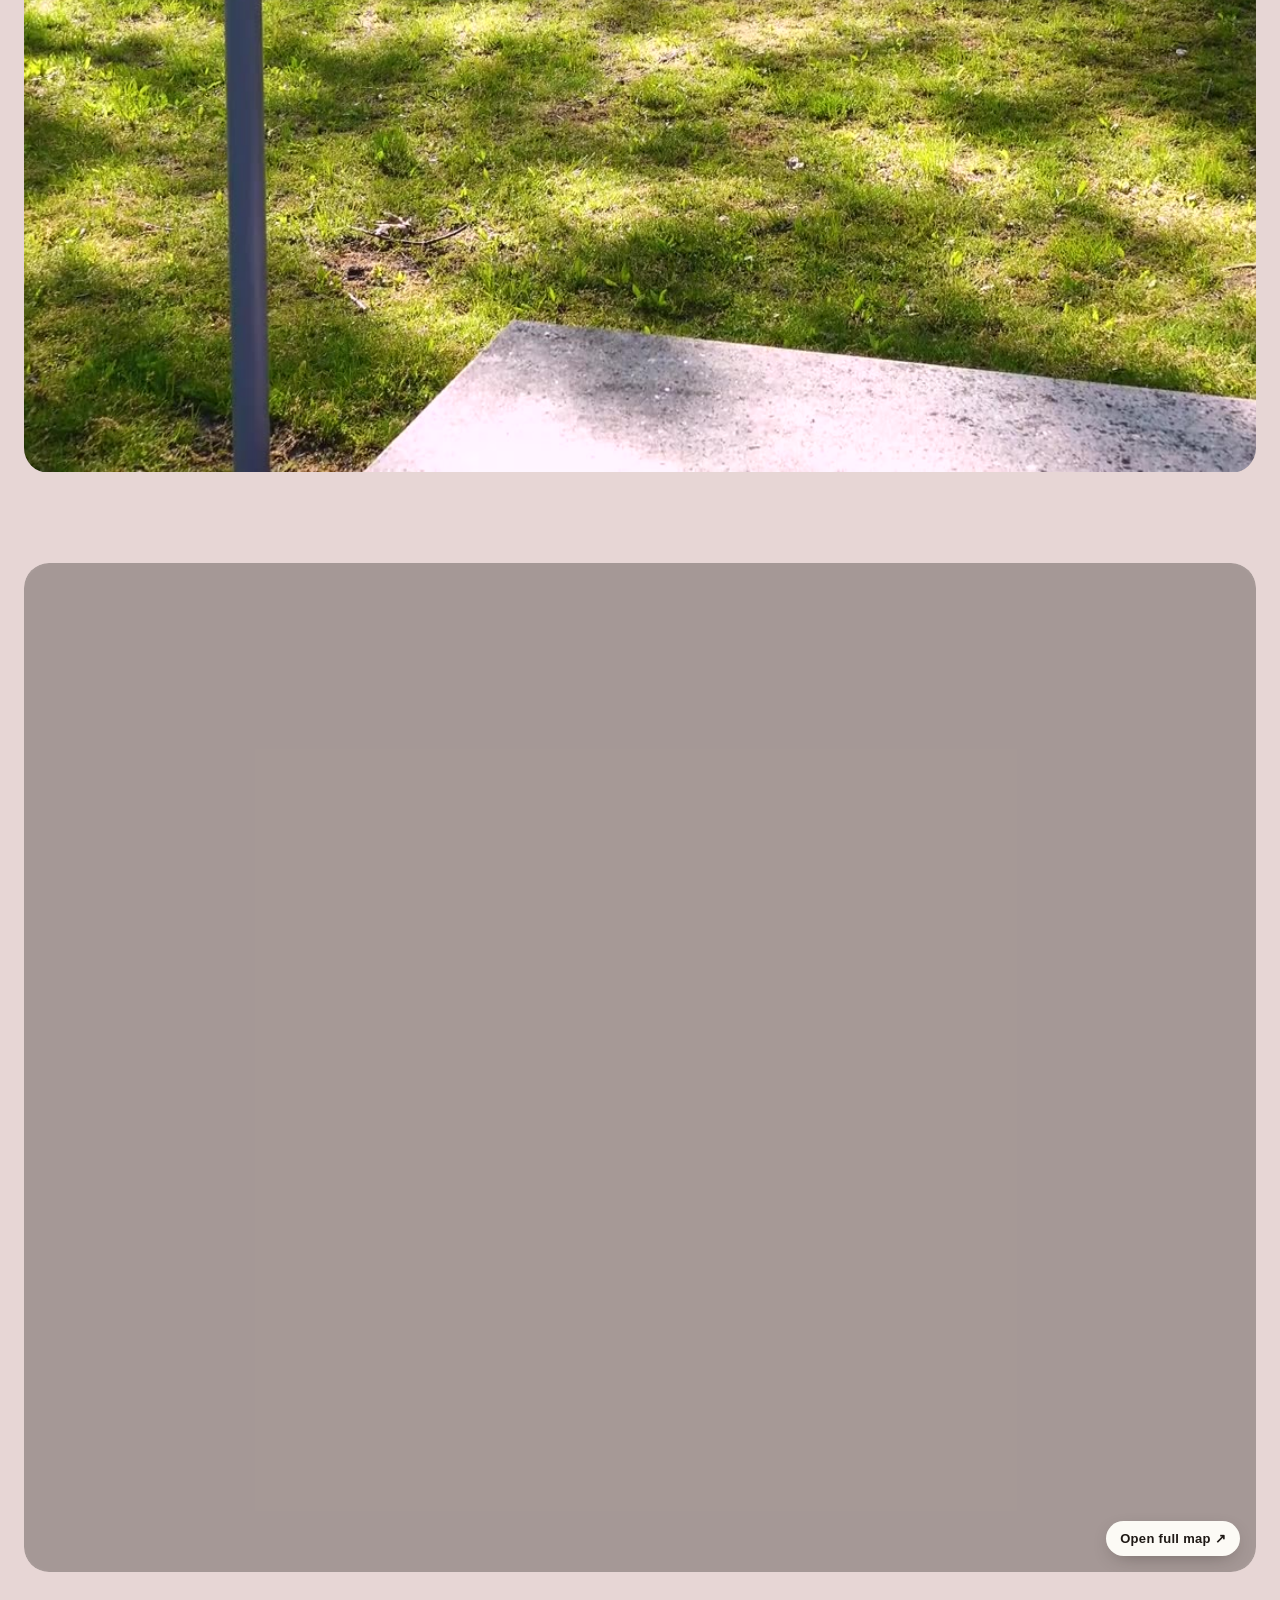
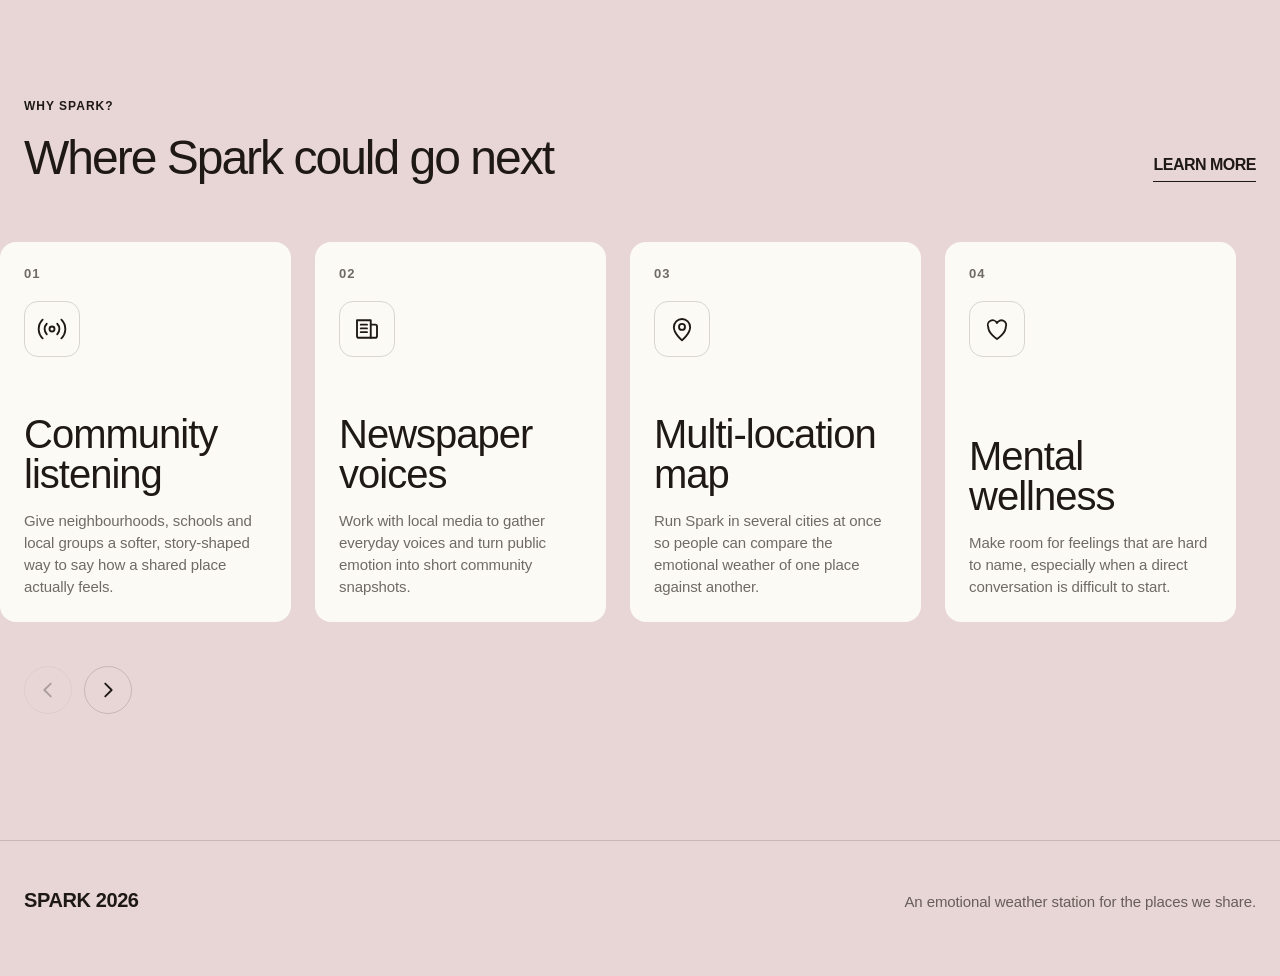
==== commit 4fdb3024: "Remove hardcoded contact address; version asset URLs The form now reads FORM_ENDPOINT / CONTACT_EMAI" ====
--- a/index.html
+++ b/index.html
@@ -7,7 +7,7 @@
 <meta name="description" content="Spark turns personal stories into a shared emotional weather forecast.">
 <link rel="preconnect" href="https://api.fontshare.com">
 <link href="https://api.fontshare.com/v2/css?f[]=switzer@400,500,600&display=swap" rel="stylesheet">
-<link rel="stylesheet" href="css/styles.css">
+<link rel="stylesheet" href="css/styles.css?v=1">
 </head>
 <body>
 
@@ -186,6 +186,6 @@
   </div>
 </footer>
 
-<script src="js/main.js"></script>
+<script src="js/main.js?v=1"></script>
 </body>
 </html>
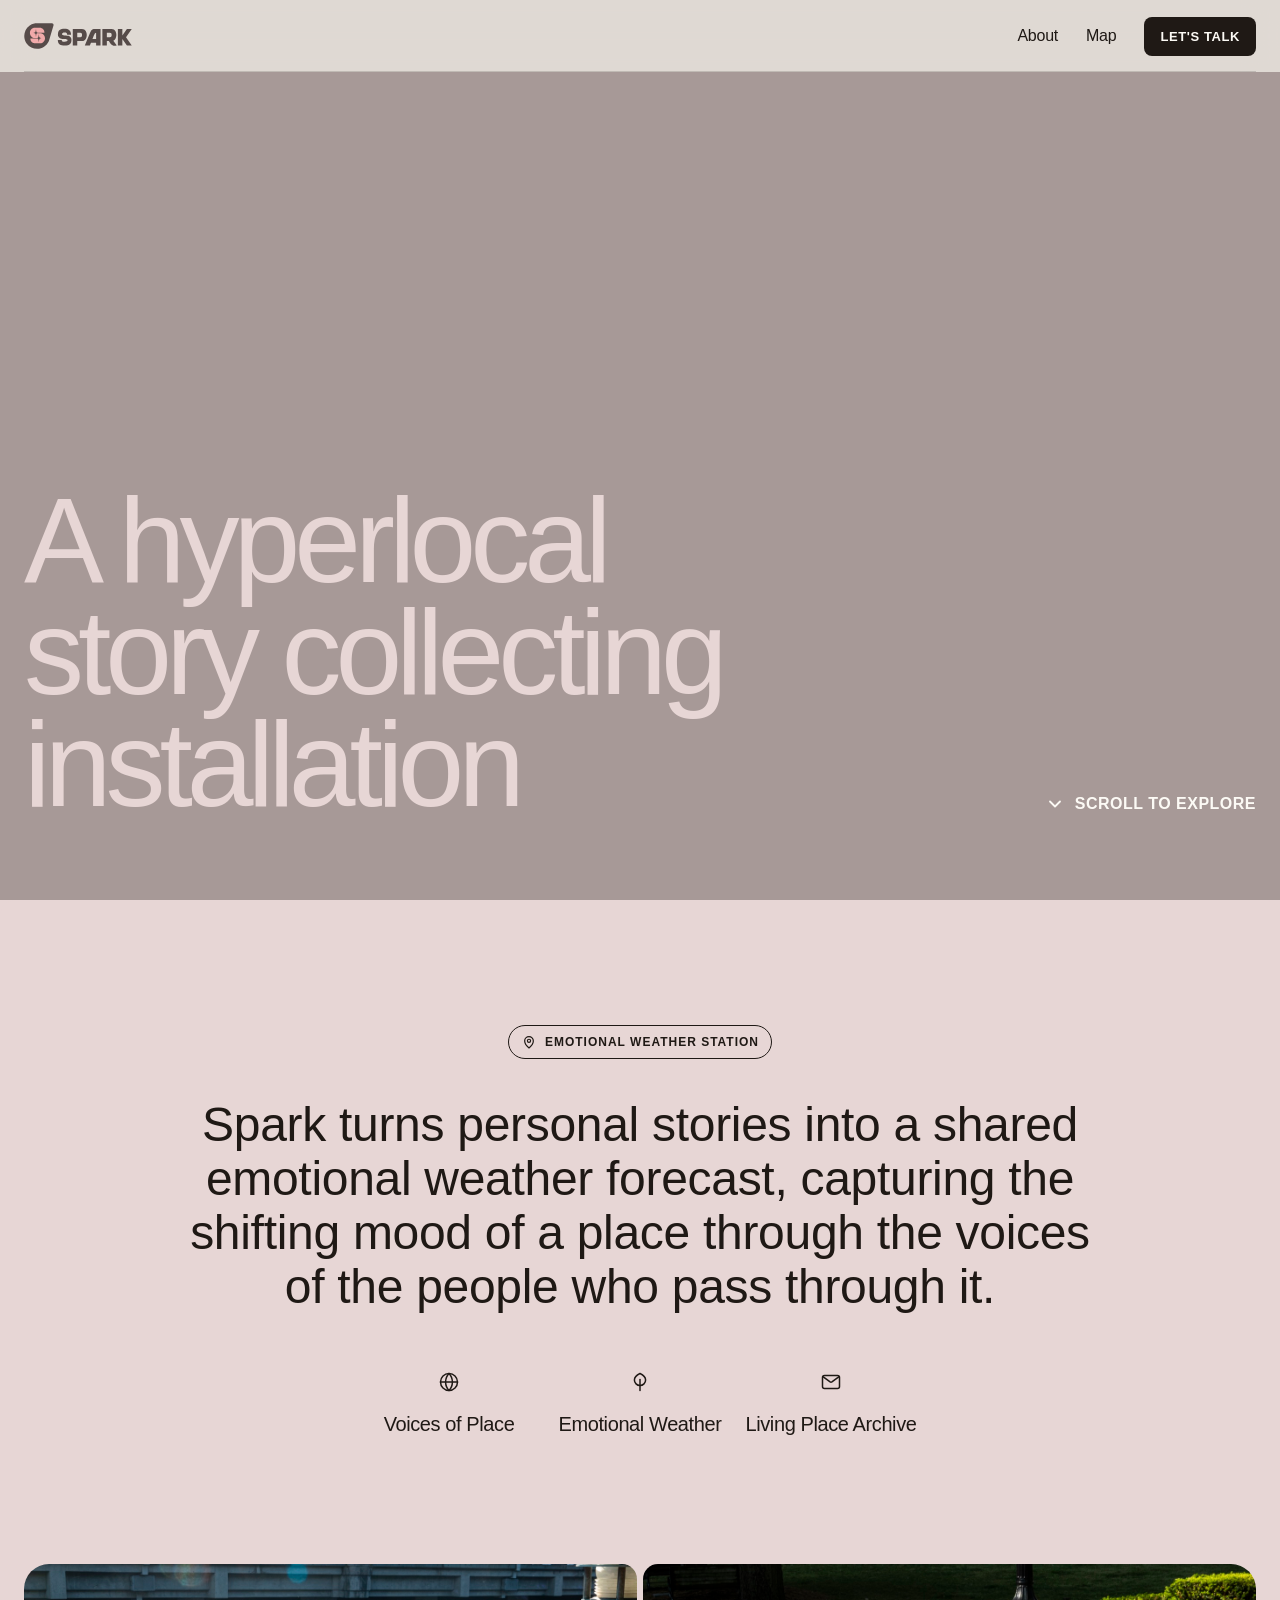
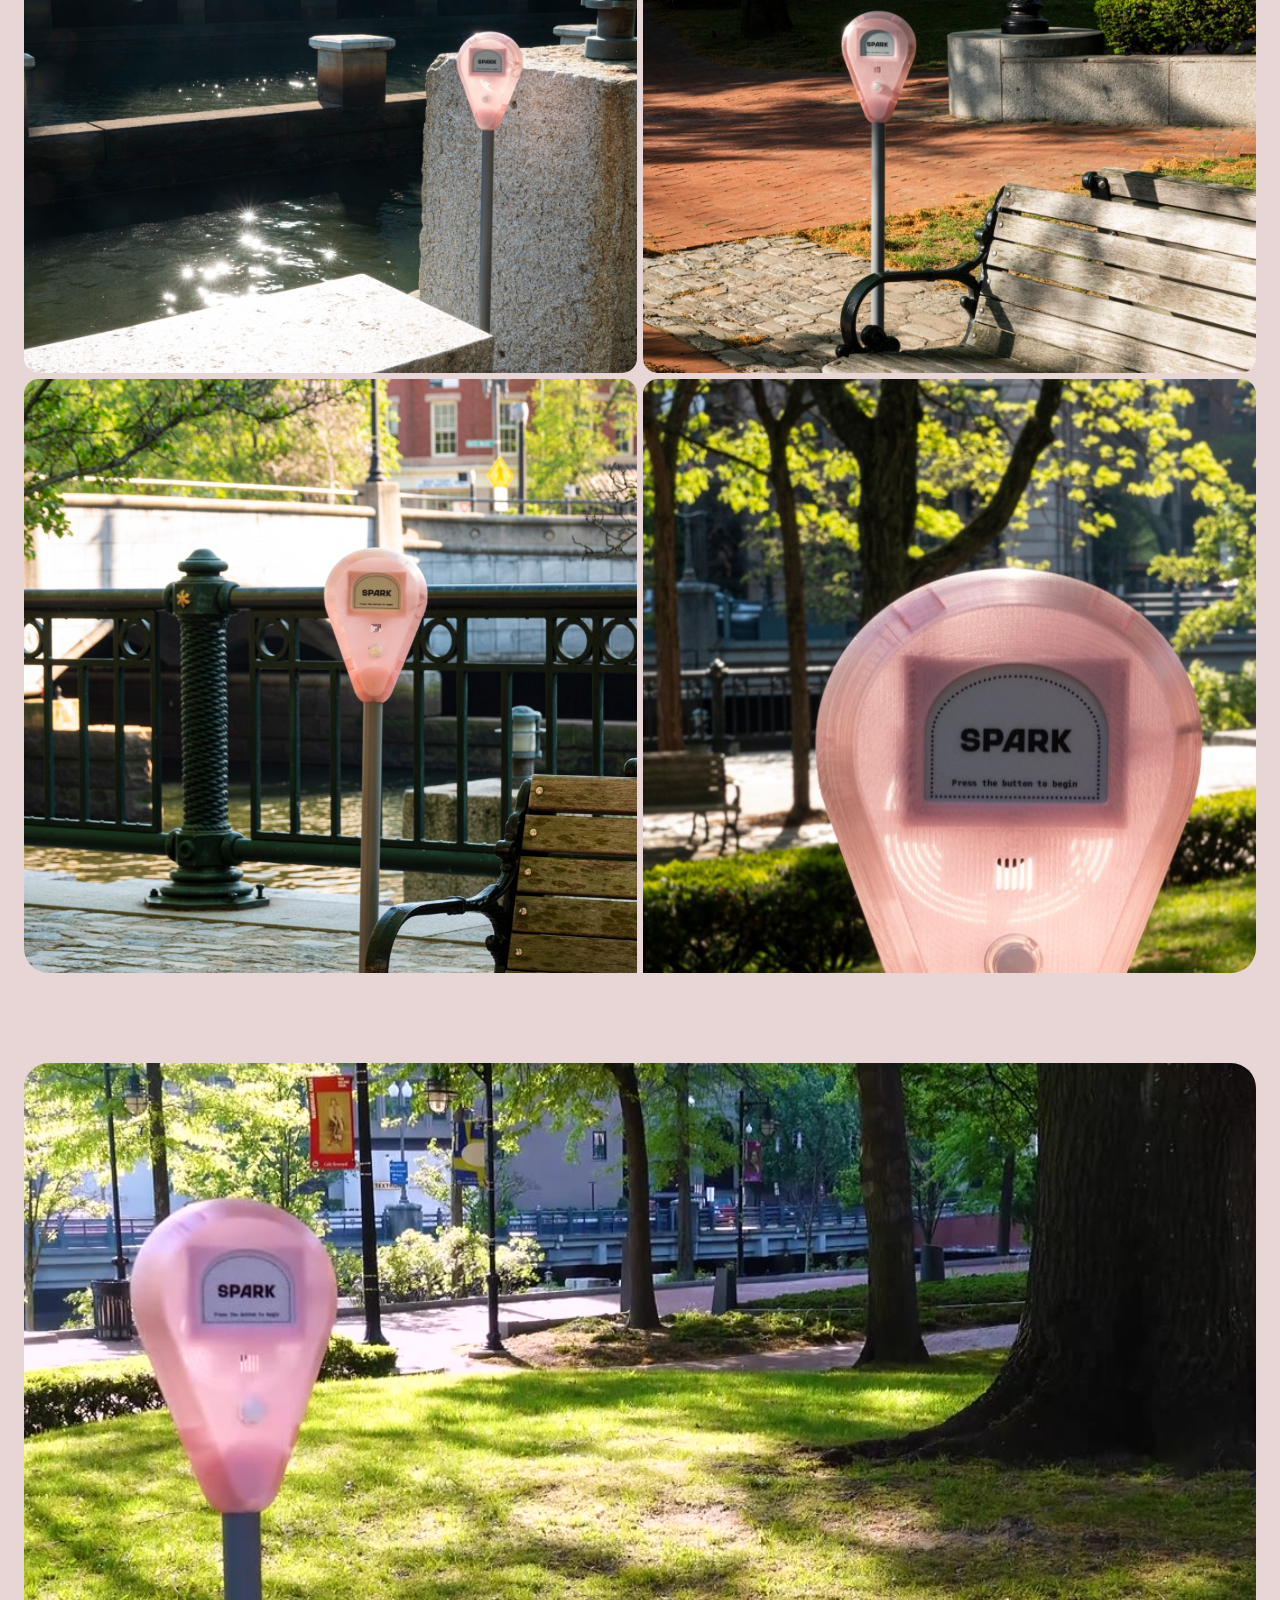
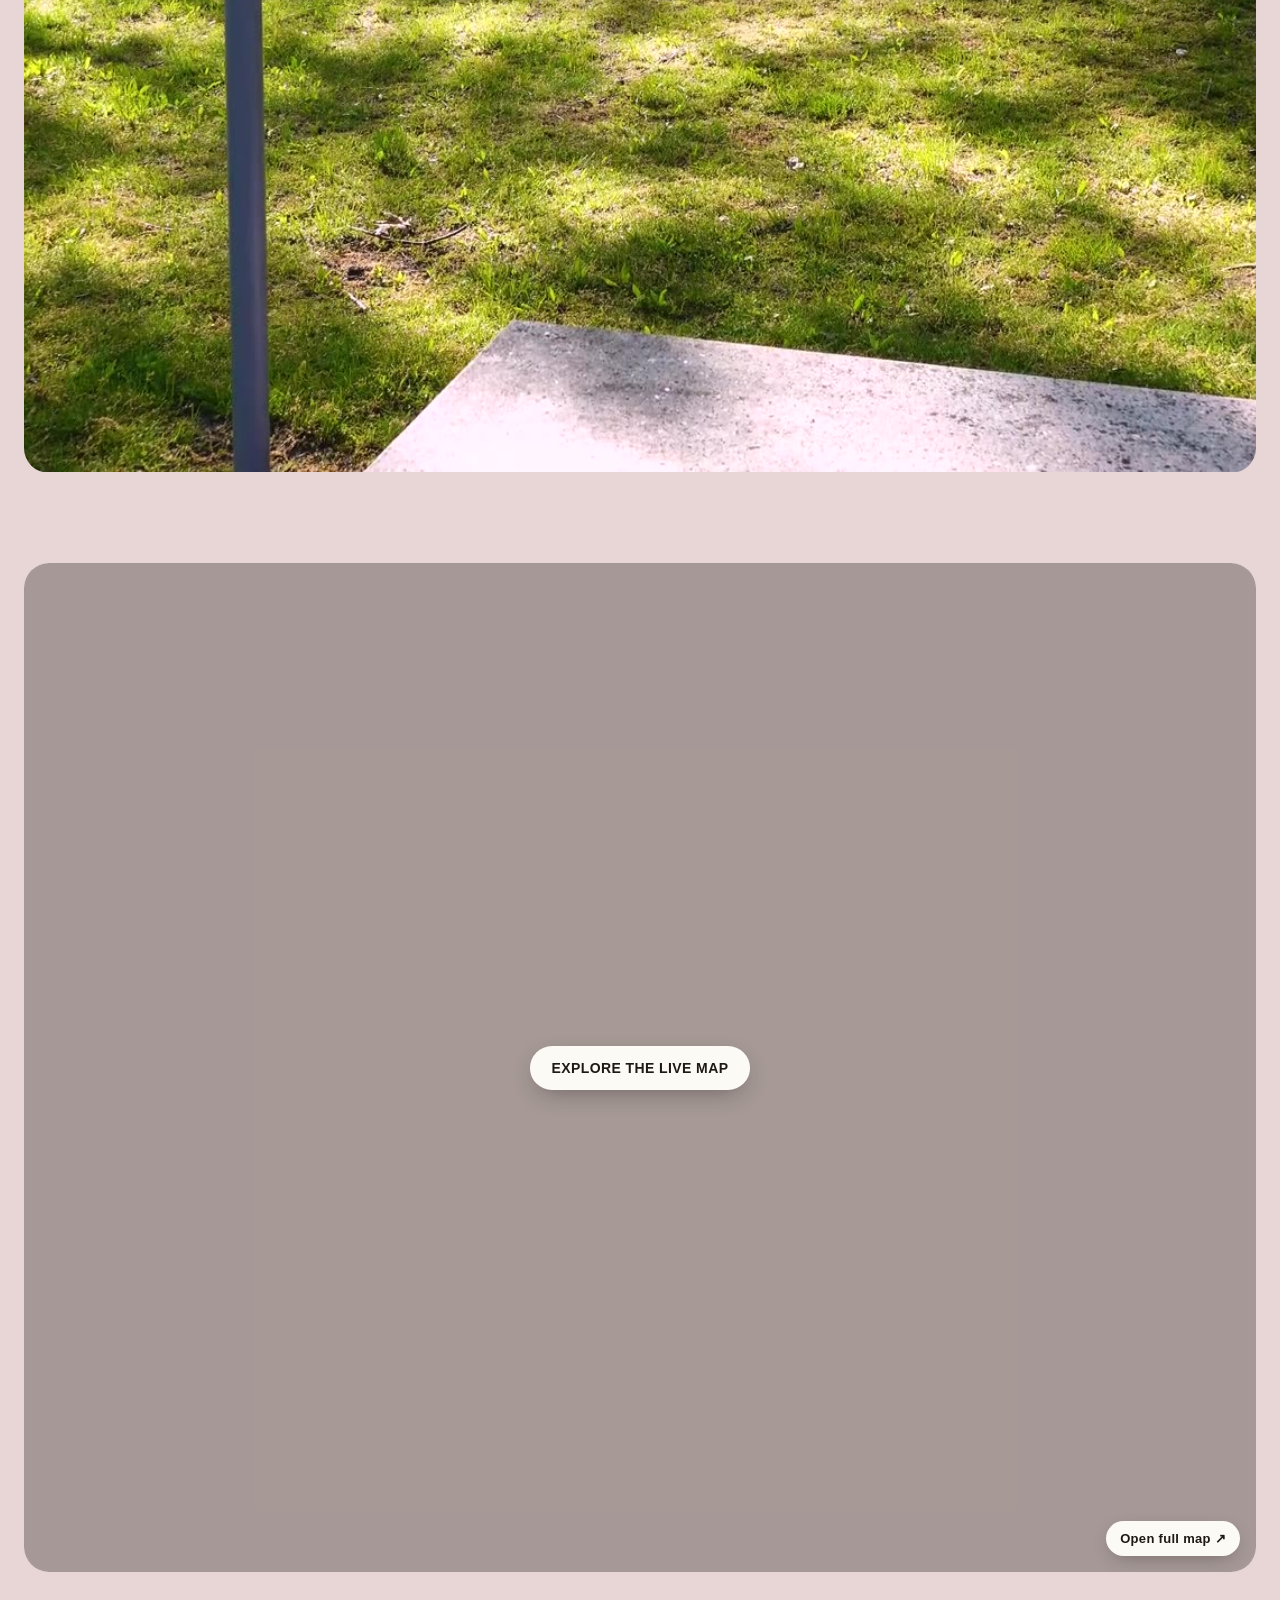
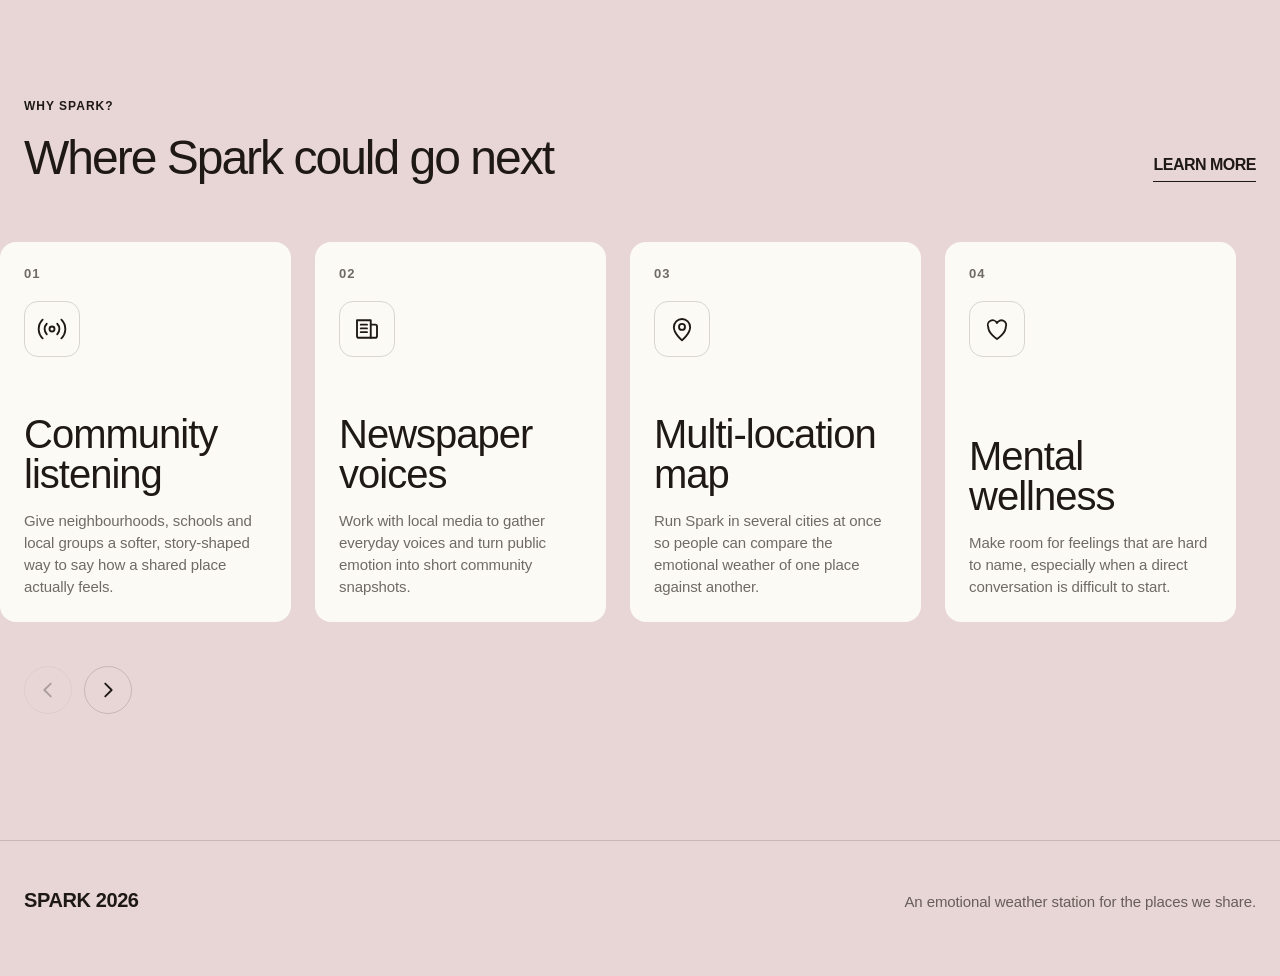
==== commit c76edaf4: "Add favicon from the logo mark; give the contact heading room The favicon is the mark alone, split o" ====
--- a/index.html
+++ b/index.html
@@ -5,9 +5,12 @@
 <meta name="viewport" content="width=device-width, initial-scale=1">
 <title>Spark — A hyperlocal story collecting installation</title>
 <meta name="description" content="Spark turns personal stories into a shared emotional weather forecast.">
+<link rel="icon" href="assets/favicon.svg" type="image/svg+xml">
+<link rel="icon" href="assets/favicon-32.png" sizes="32x32" type="image/png">
+<link rel="apple-touch-icon" href="assets/apple-touch-icon.png">
 <link rel="preconnect" href="https://api.fontshare.com">
 <link href="https://api.fontshare.com/v2/css?f[]=switzer@400,500,600&display=swap" rel="stylesheet">
-<link rel="stylesheet" href="css/styles.css?v=1">
+<link rel="stylesheet" href="css/styles.css?v=2">
 </head>
 <body>
 
@@ -186,6 +189,6 @@
   </div>
 </footer>
 
-<script src="js/main.js?v=1"></script>
+<script src="js/main.js?v=2"></script>
 </body>
 </html>
--- a/css/styles.css
+++ b/css/styles.css
@@ -302,7 +302,9 @@
   --c-form:720px;
 }
 
-.contact{padding:68px 0 clamp(96px,16vh,180px)}
+/* 68px matched the original, but its title block renders 43px
+   taller, so the heading sat right under the fixed nav here. */
+.contact{padding:calc(var(--nav-h) + 76px) 0 clamp(96px,16vh,180px)}
 
 .contact__title{
   max-width:var(--c-form);
